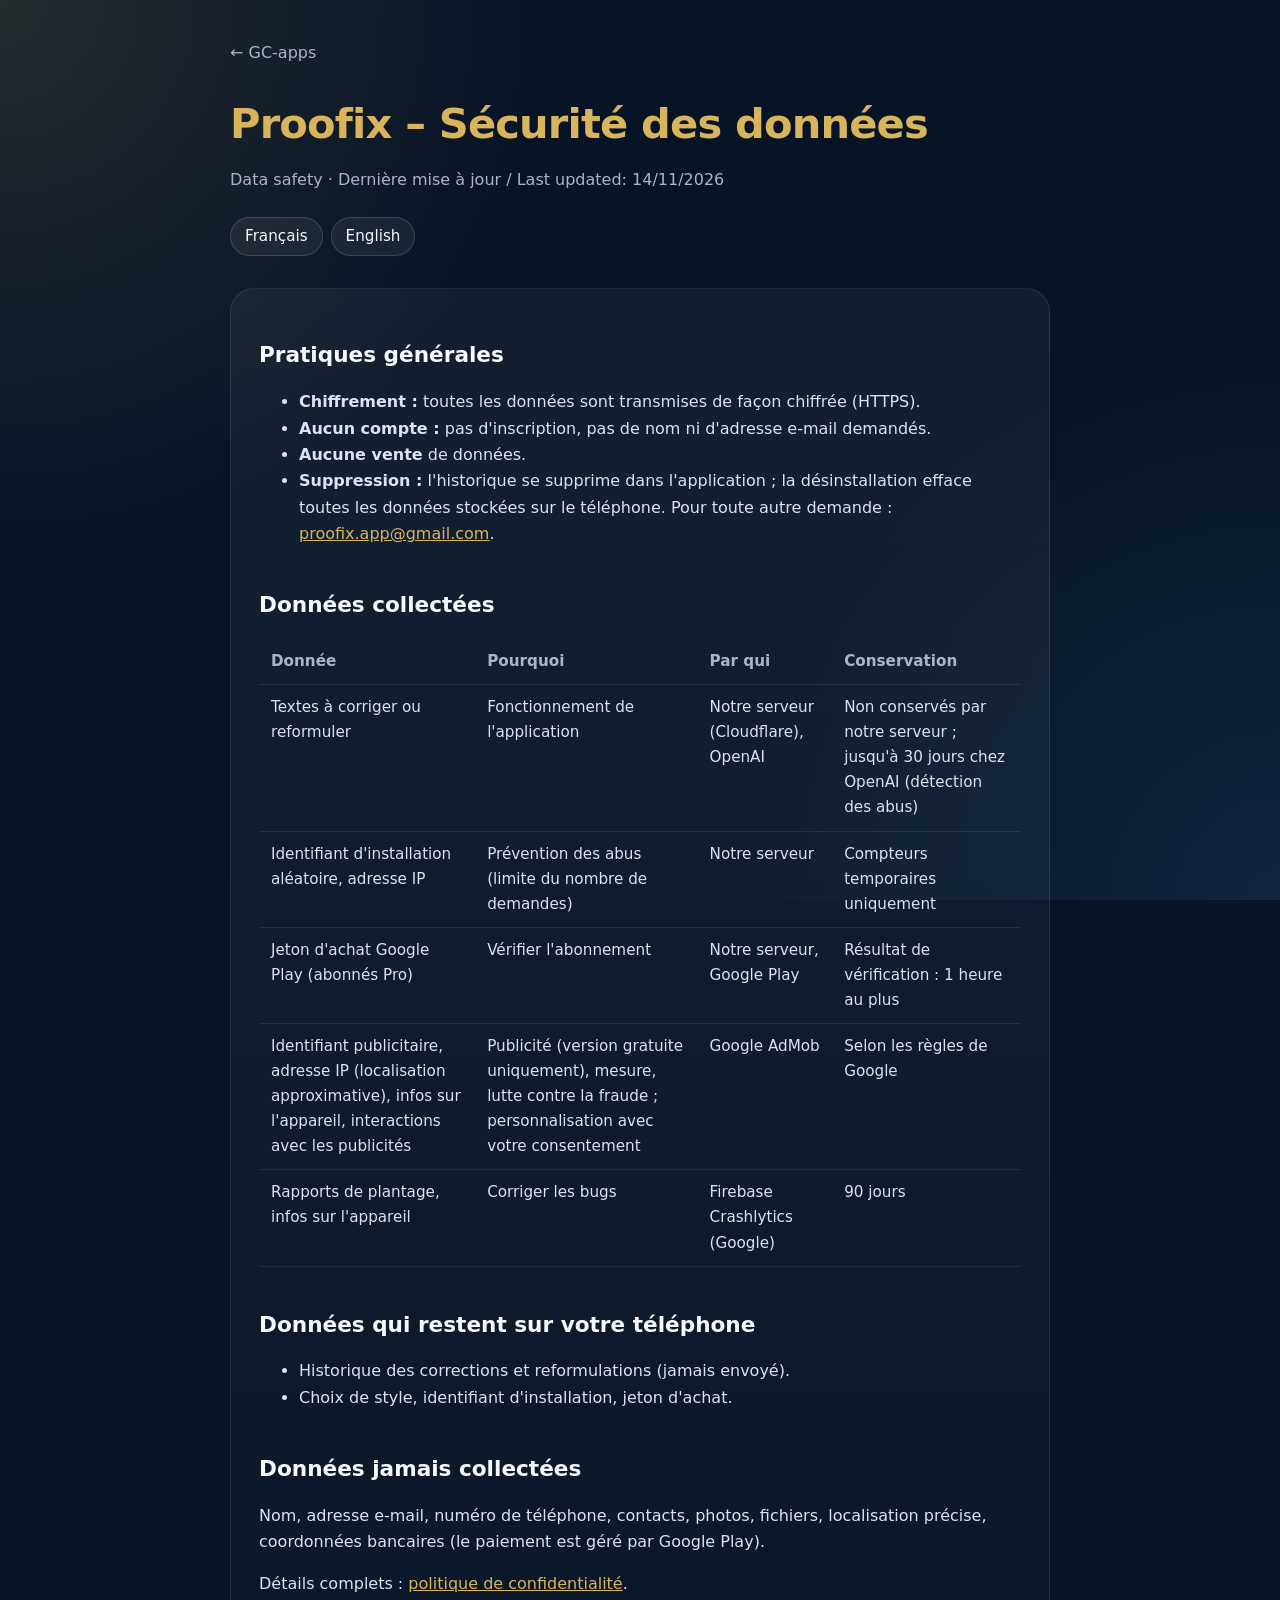
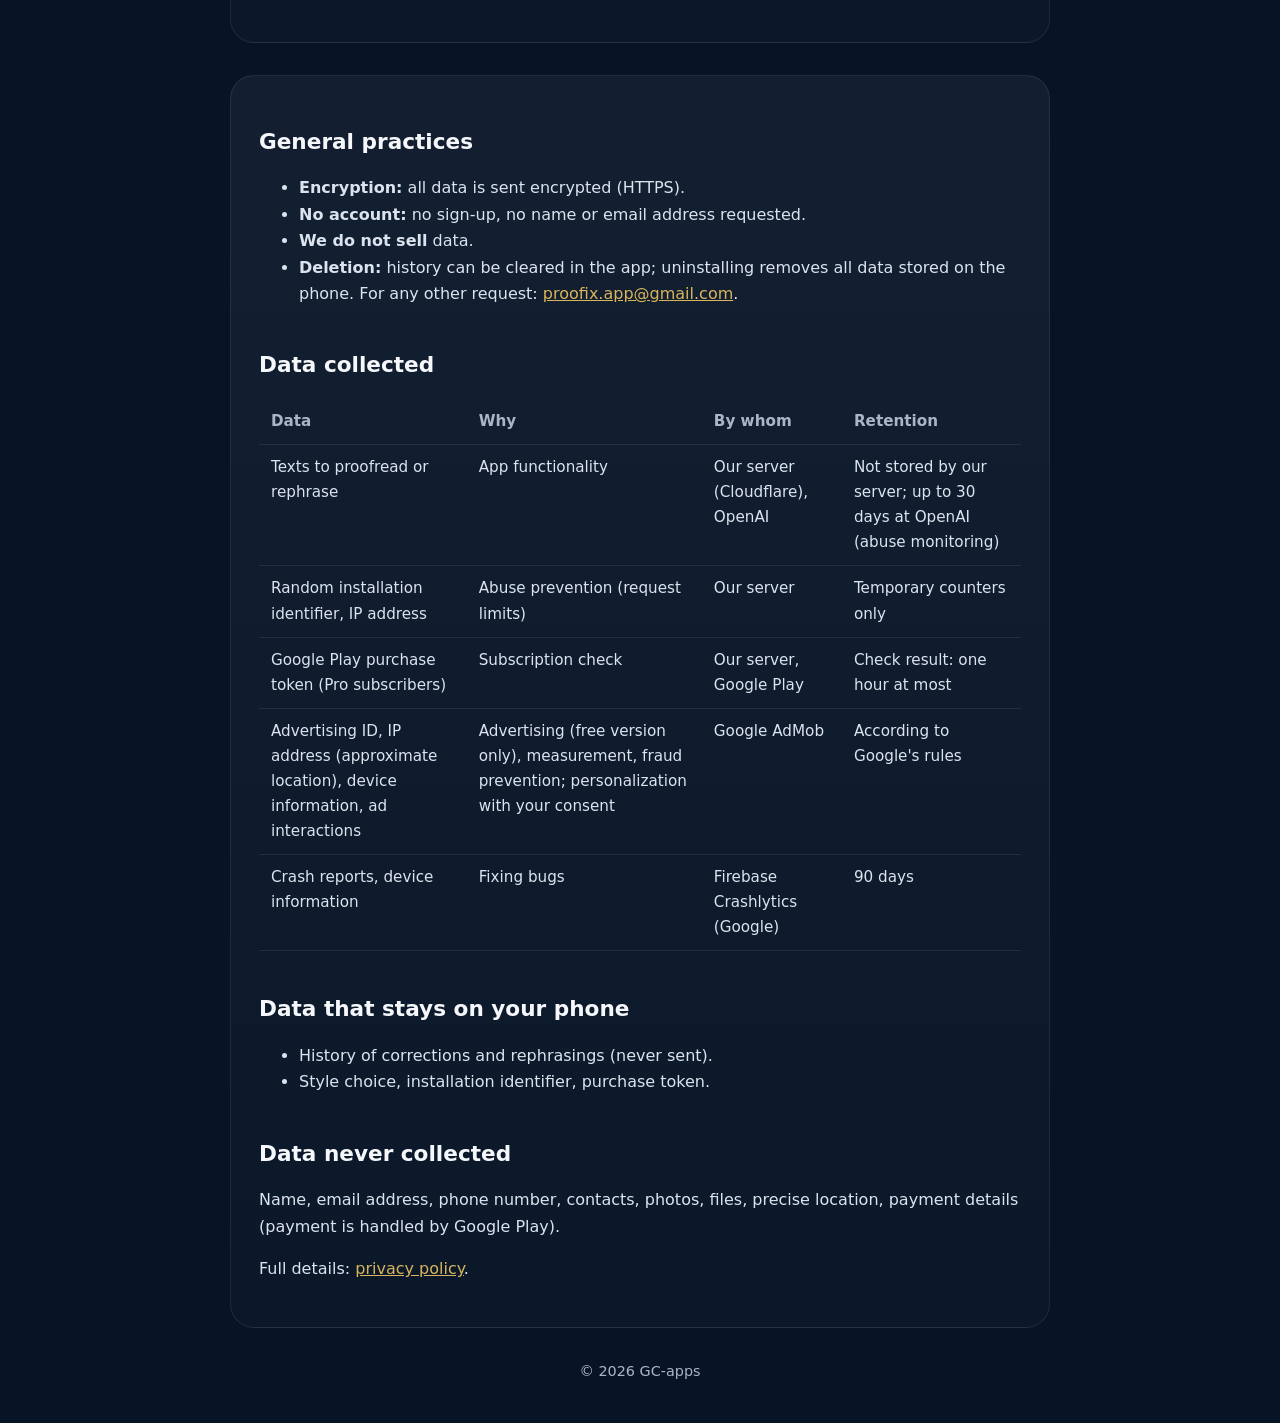
==== proofix/data-safety/index.html @ 6564b5dc "Remove App Store links, add privacy policies (Proofix, Read Your Bible) and Proofix data safety page" ====
<!DOCTYPE html>
<html lang="fr">
<head>
  <meta charset="UTF-8" />
  <meta name="viewport" content="width=device-width, initial-scale=1.0" />
  <title>Proofix – Sécurité des données / Data safety</title>
  <meta name="description" content="Données collectées par l'application Proofix et leur utilisation. Data collected by the Proofix app and how it is used." />
  <link rel="stylesheet" href="../../assets/legal.css" />
</head>

<body>
  <main>
    <a class="back" href="../../">← GC-apps</a>

    <h1>Proofix – Sécurité des données</h1>
    <p class="meta">Data safety · Dernière mise à jour / Last updated: 14/11/2026</p>

    <nav class="lang-switch" aria-label="Langue / Language">
      <a href="#fr" hreflang="fr">Français</a>
      <a href="#en" hreflang="en">English</a>
    </nav>

    <!-- ===================== FRANÇAIS ===================== -->
    <section class="lang" id="fr" lang="fr">
      <h2>Pratiques générales</h2>
      <ul>
        <li><strong>Chiffrement :</strong> toutes les données sont transmises de façon chiffrée (HTTPS).</li>
        <li><strong>Aucun compte :</strong> pas d'inscription, pas de nom ni d'adresse e-mail demandés.</li>
        <li><strong>Aucune vente</strong> de données.</li>
        <li><strong>Suppression :</strong> l'historique se supprime dans l'application ; la désinstallation
          efface toutes les données stockées sur le téléphone. Pour toute autre demande :
          <a href="mailto:proofix.app@gmail.com">proofix.app@gmail.com</a>.</li>
      </ul>

      <h2>Données collectées</h2>
      <div class="table-wrap">
        <table>
          <thead>
            <tr><th>Donnée</th><th>Pourquoi</th><th>Par qui</th><th>Conservation</th></tr>
          </thead>
          <tbody>
            <tr>
              <td>Textes à corriger ou reformuler</td>
              <td>Fonctionnement de l'application</td>
              <td>Notre serveur (Cloudflare), OpenAI</td>
              <td>Non conservés par notre serveur ; jusqu'à 30 jours chez OpenAI (détection des abus)</td>
            </tr>
            <tr>
              <td>Identifiant d'installation aléatoire, adresse IP</td>
              <td>Prévention des abus (limite du nombre de demandes)</td>
              <td>Notre serveur</td>
              <td>Compteurs temporaires uniquement</td>
            </tr>
            <tr>
              <td>Jeton d'achat Google Play (abonnés Pro)</td>
              <td>Vérifier l'abonnement</td>
              <td>Notre serveur, Google Play</td>
              <td>Résultat de vérification : 1 heure au plus</td>
            </tr>
            <tr>
              <td>Identifiant publicitaire, adresse IP (localisation approximative), infos sur l'appareil, interactions avec les publicités</td>
              <td>Publicité (version gratuite uniquement), mesure, lutte contre la fraude ; personnalisation avec votre consentement</td>
              <td>Google AdMob</td>
              <td>Selon les règles de Google</td>
            </tr>
            <tr>
              <td>Rapports de plantage, infos sur l'appareil</td>
              <td>Corriger les bugs</td>
              <td>Firebase Crashlytics (Google)</td>
              <td>90 jours</td>
            </tr>
          </tbody>
        </table>
      </div>

      <h2>Données qui restent sur votre téléphone</h2>
      <ul>
        <li>Historique des corrections et reformulations (jamais envoyé).</li>
        <li>Choix de style, identifiant d'installation, jeton d'achat.</li>
      </ul>

      <h2>Données jamais collectées</h2>
      <p>
        Nom, adresse e-mail, numéro de téléphone, contacts, photos, fichiers, localisation précise,
        coordonnées bancaires (le paiement est géré par Google Play).
      </p>

      <p>Détails complets : <a href="../privacy-policy/">politique de confidentialité</a>.</p>
    </section>

    <!-- ===================== ENGLISH ===================== -->
    <section class="lang" id="en" lang="en">
      <h2>General practices</h2>
      <ul>
        <li><strong>Encryption:</strong> all data is sent encrypted (HTTPS).</li>
        <li><strong>No account:</strong> no sign-up, no name or email address requested.</li>
        <li><strong>We do not sell</strong> data.</li>
        <li><strong>Deletion:</strong> history can be cleared in the app; uninstalling removes all data
          stored on the phone. For any other request:
          <a href="mailto:proofix.app@gmail.com">proofix.app@gmail.com</a>.</li>
      </ul>

      <h2>Data collected</h2>
      <div class="table-wrap">
        <table>
          <thead>
            <tr><th>Data</th><th>Why</th><th>By whom</th><th>Retention</th></tr>
          </thead>
          <tbody>
            <tr>
              <td>Texts to proofread or rephrase</td>
              <td>App functionality</td>
              <td>Our server (Cloudflare), OpenAI</td>
              <td>Not stored by our server; up to 30 days at OpenAI (abuse monitoring)</td>
            </tr>
            <tr>
              <td>Random installation identifier, IP address</td>
              <td>Abuse prevention (request limits)</td>
              <td>Our server</td>
              <td>Temporary counters only</td>
            </tr>
            <tr>
              <td>Google Play purchase token (Pro subscribers)</td>
              <td>Subscription check</td>
              <td>Our server, Google Play</td>
              <td>Check result: one hour at most</td>
            </tr>
            <tr>
              <td>Advertising ID, IP address (approximate location), device information, ad interactions</td>
              <td>Advertising (free version only), measurement, fraud prevention; personalization with your consent</td>
              <td>Google AdMob</td>
              <td>According to Google's rules</td>
            </tr>
            <tr>
              <td>Crash reports, device information</td>
              <td>Fixing bugs</td>
              <td>Firebase Crashlytics (Google)</td>
              <td>90 days</td>
            </tr>
          </tbody>
        </table>
      </div>

      <h2>Data that stays on your phone</h2>
      <ul>
        <li>History of corrections and rephrasings (never sent).</li>
        <li>Style choice, installation identifier, purchase token.</li>
      </ul>

      <h2>Data never collected</h2>
      <p>
        Name, email address, phone number, contacts, photos, files, precise location, payment details
        (payment is handled by Google Play).
      </p>

      <p>Full details: <a href="../privacy-policy/#en">privacy policy</a>.</p>
    </section>

    <footer>© <span id="year"></span> GC-apps</footer>
  </main>
  <script>document.getElementById("year").textContent = new Date().getFullYear();</script>
</body>
</html>
---- assets/legal.css ----
:root {
  --bg: #071426;
  --card-border: rgba(255, 255, 255, 0.08);
  --text: #f5f7fb;
  --muted: #aab6c8;
  --gold: #d8b45c;
}

* {
  box-sizing: border-box;
}

body {
  margin: 0;
  min-height: 100vh;
  font-family: system-ui, -apple-system, BlinkMacSystemFont, "Segoe UI", sans-serif;
  background:
    radial-gradient(circle at top left, rgba(216, 180, 92, 0.14), transparent 35%),
    radial-gradient(circle at bottom right, rgba(77, 163, 255, 0.12), transparent 35%),
    var(--bg);
  background-attachment: fixed;
  color: var(--text);
  padding: 40px 16px;
  line-height: 1.65;
}

main {
  max-width: 820px;
  margin: 0 auto;
}

a {
  color: var(--gold);
}

.back {
  display: inline-block;
  margin-bottom: 24px;
  text-decoration: none;
  color: var(--muted);
}

.back:hover {
  color: var(--text);
}

h1 {
  font-size: clamp(1.8rem, 4vw, 2.6rem);
  letter-spacing: -0.02em;
  margin: 0 0 8px;
  color: var(--gold);
}

h2 {
  margin: 40px 0 8px;
  font-size: 1.35rem;
}

h3 {
  margin: 24px 0 4px;
  font-size: 1.05rem;
}

p,
li {
  color: #dbe3ee;
}

.meta {
  color: var(--muted);
  margin: 0 0 24px;
}

.lang-switch {
  display: flex;
  gap: 8px;
  margin: 0 0 32px;
}

.lang-switch a {
  text-decoration: none;
  color: var(--text);
  border: 1px solid rgba(255, 255, 255, 0.14);
  background: rgba(255, 255, 255, 0.06);
  border-radius: 999px;
  padding: 6px 14px;
  font-size: 0.95rem;
}

.lang-switch a:hover {
  background: rgba(255, 255, 255, 0.12);
}

section.lang {
  background: linear-gradient(180deg, rgba(255, 255, 255, 0.05), rgba(255, 255, 255, 0.02));
  border: 1px solid var(--card-border);
  border-radius: 24px;
  padding: 8px 28px 28px;
  margin-bottom: 32px;
}

.summary {
  border-left: 3px solid var(--gold);
  padding: 4px 0 4px 16px;
  margin: 24px 0;
}

.table-wrap {
  overflow-x: auto;
  margin: 16px 0;
}

table {
  width: 100%;
  border-collapse: collapse;
  font-size: 0.95rem;
}

th,
td {
  text-align: left;
  vertical-align: top;
  padding: 10px 12px;
  border-bottom: 1px solid var(--card-border);
  color: #dbe3ee;
}

th {
  color: var(--muted);
  font-weight: 600;
  white-space: nowrap;
}

footer {
  text-align: center;
  color: var(--muted);
  font-size: 0.9rem;
  margin-top: 16px;
}

@media (max-width: 600px) {
  section.lang {
    padding: 4px 18px 20px;
  }
}
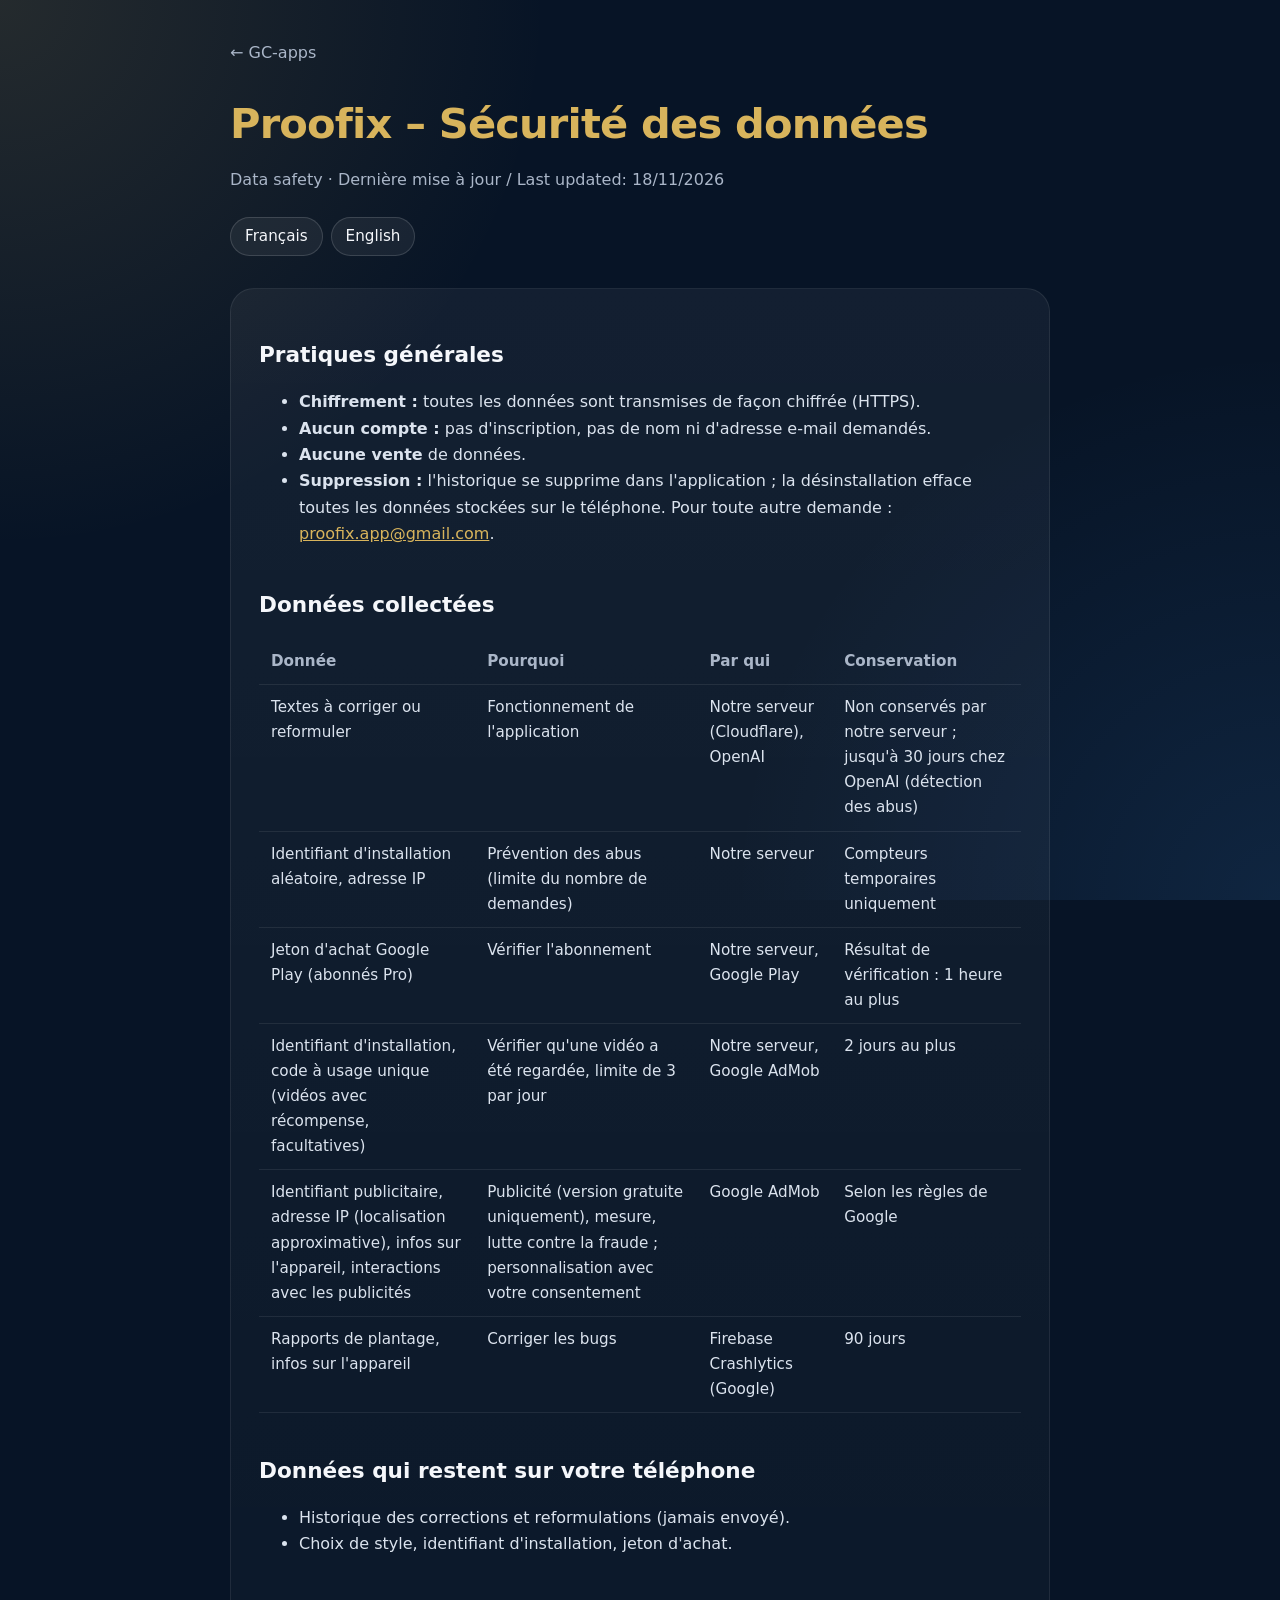
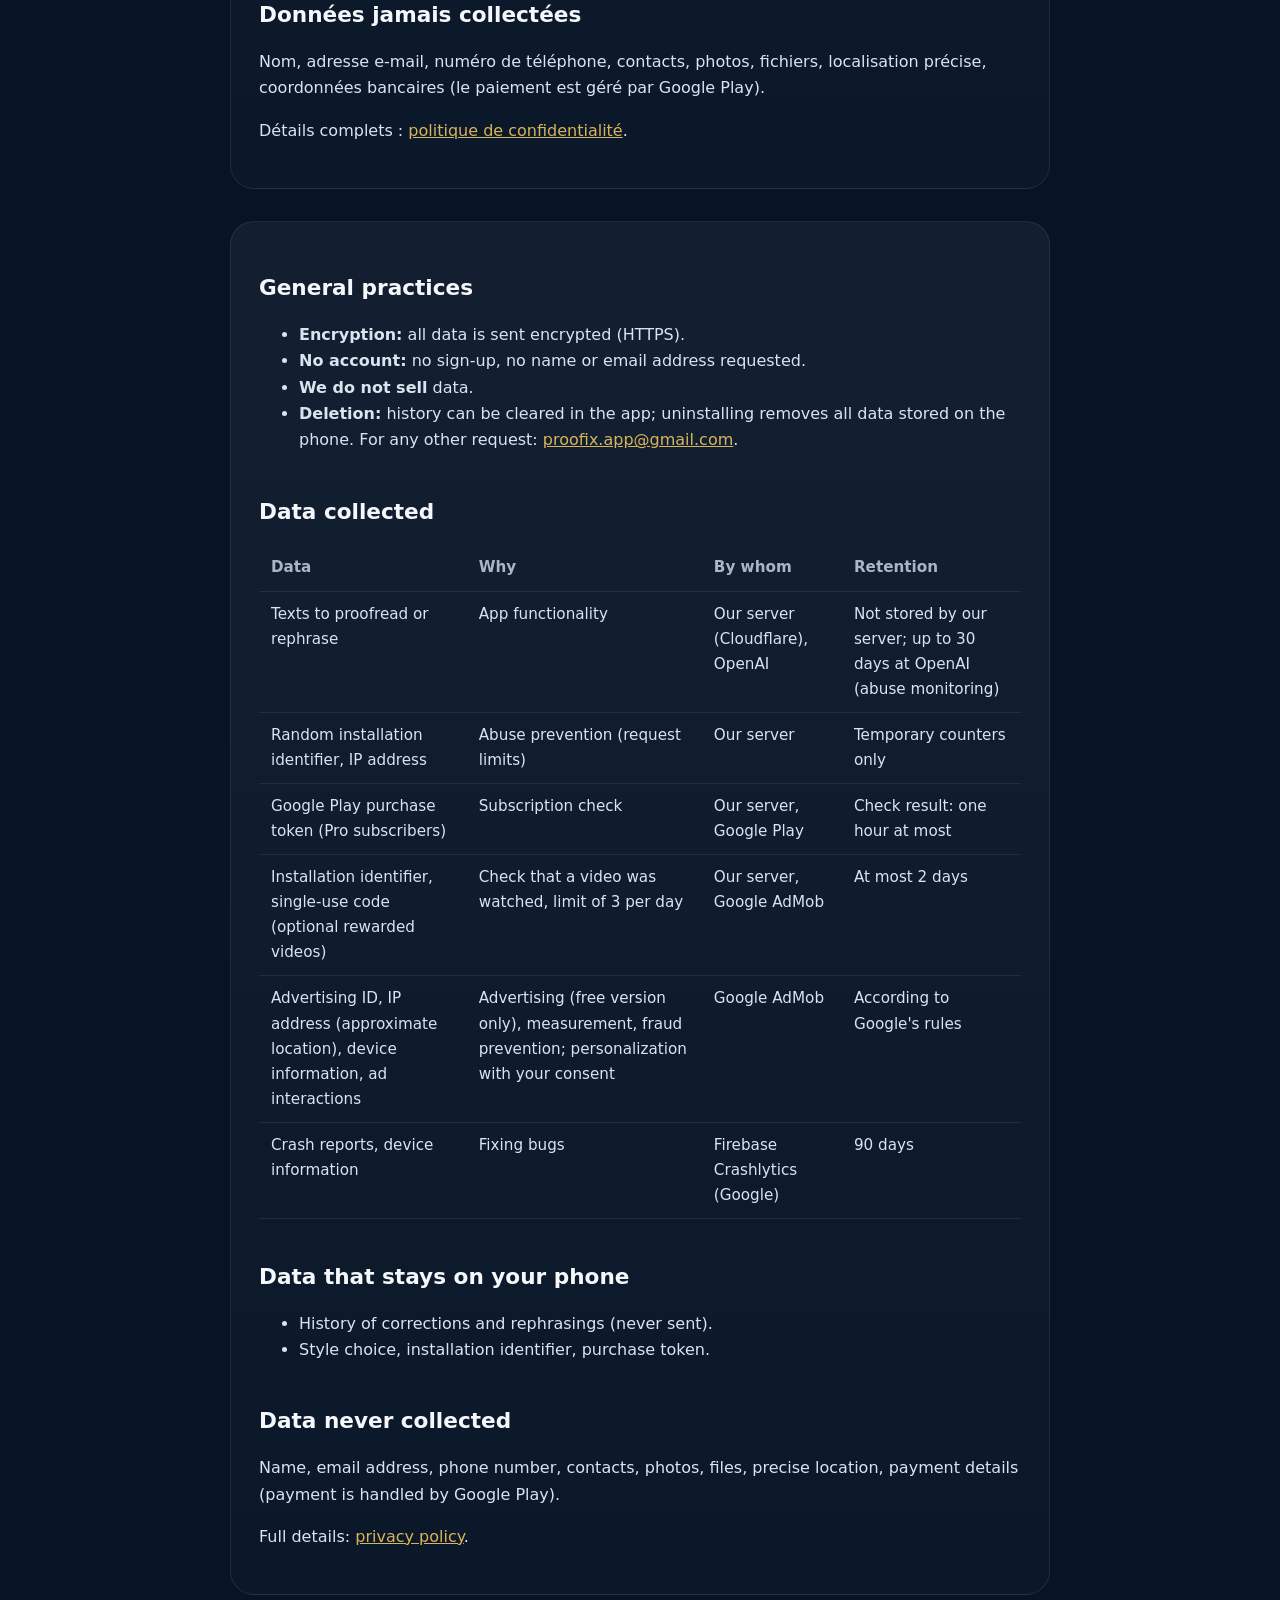
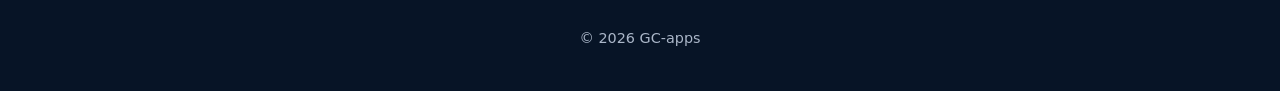
==== commit e88ab9dd: "Proofix: rewarded videos in privacy policy and data safety Co-Authored-By: Claude Opus 5.5 <noreply@" ====
--- a/proofix/data-safety/index.html
+++ b/proofix/data-safety/index.html
@@ -13,7 +13,7 @@
     <a class="back" href="../../">← GC-apps</a>
 
     <h1>Proofix – Sécurité des données</h1>
-    <p class="meta">Data safety · Dernière mise à jour / Last updated: 14/11/2026</p>
+    <p class="meta">Data safety · Dernière mise à jour / Last updated: 18/11/2026</p>
 
     <nav class="lang-switch" aria-label="Langue / Language">
       <a href="#fr" hreflang="fr">Français</a>
@@ -56,6 +56,12 @@
               <td>Vérifier l'abonnement</td>
               <td>Notre serveur, Google Play</td>
               <td>Résultat de vérification : 1 heure au plus</td>
+            </tr>
+            <tr>
+              <td>Identifiant d'installation, code à usage unique (vidéos avec récompense, facultatives)</td>
+              <td>Vérifier qu'une vidéo a été regardée, limite de 3 par jour</td>
+              <td>Notre serveur, Google AdMob</td>
+              <td>2 jours au plus</td>
             </tr>
             <tr>
               <td>Identifiant publicitaire, adresse IP (localisation approximative), infos sur l'appareil, interactions avec les publicités</td>
@@ -126,6 +132,12 @@
               <td>Check result: one hour at most</td>
             </tr>
             <tr>
+              <td>Installation identifier, single-use code (optional rewarded videos)</td>
+              <td>Check that a video was watched, limit of 3 per day</td>
+              <td>Our server, Google AdMob</td>
+              <td>At most 2 days</td>
+            </tr>
+            <tr>
               <td>Advertising ID, IP address (approximate location), device information, ad interactions</td>
               <td>Advertising (free version only), measurement, fraud prevention; personalization with your consent</td>
               <td>Google AdMob</td>
